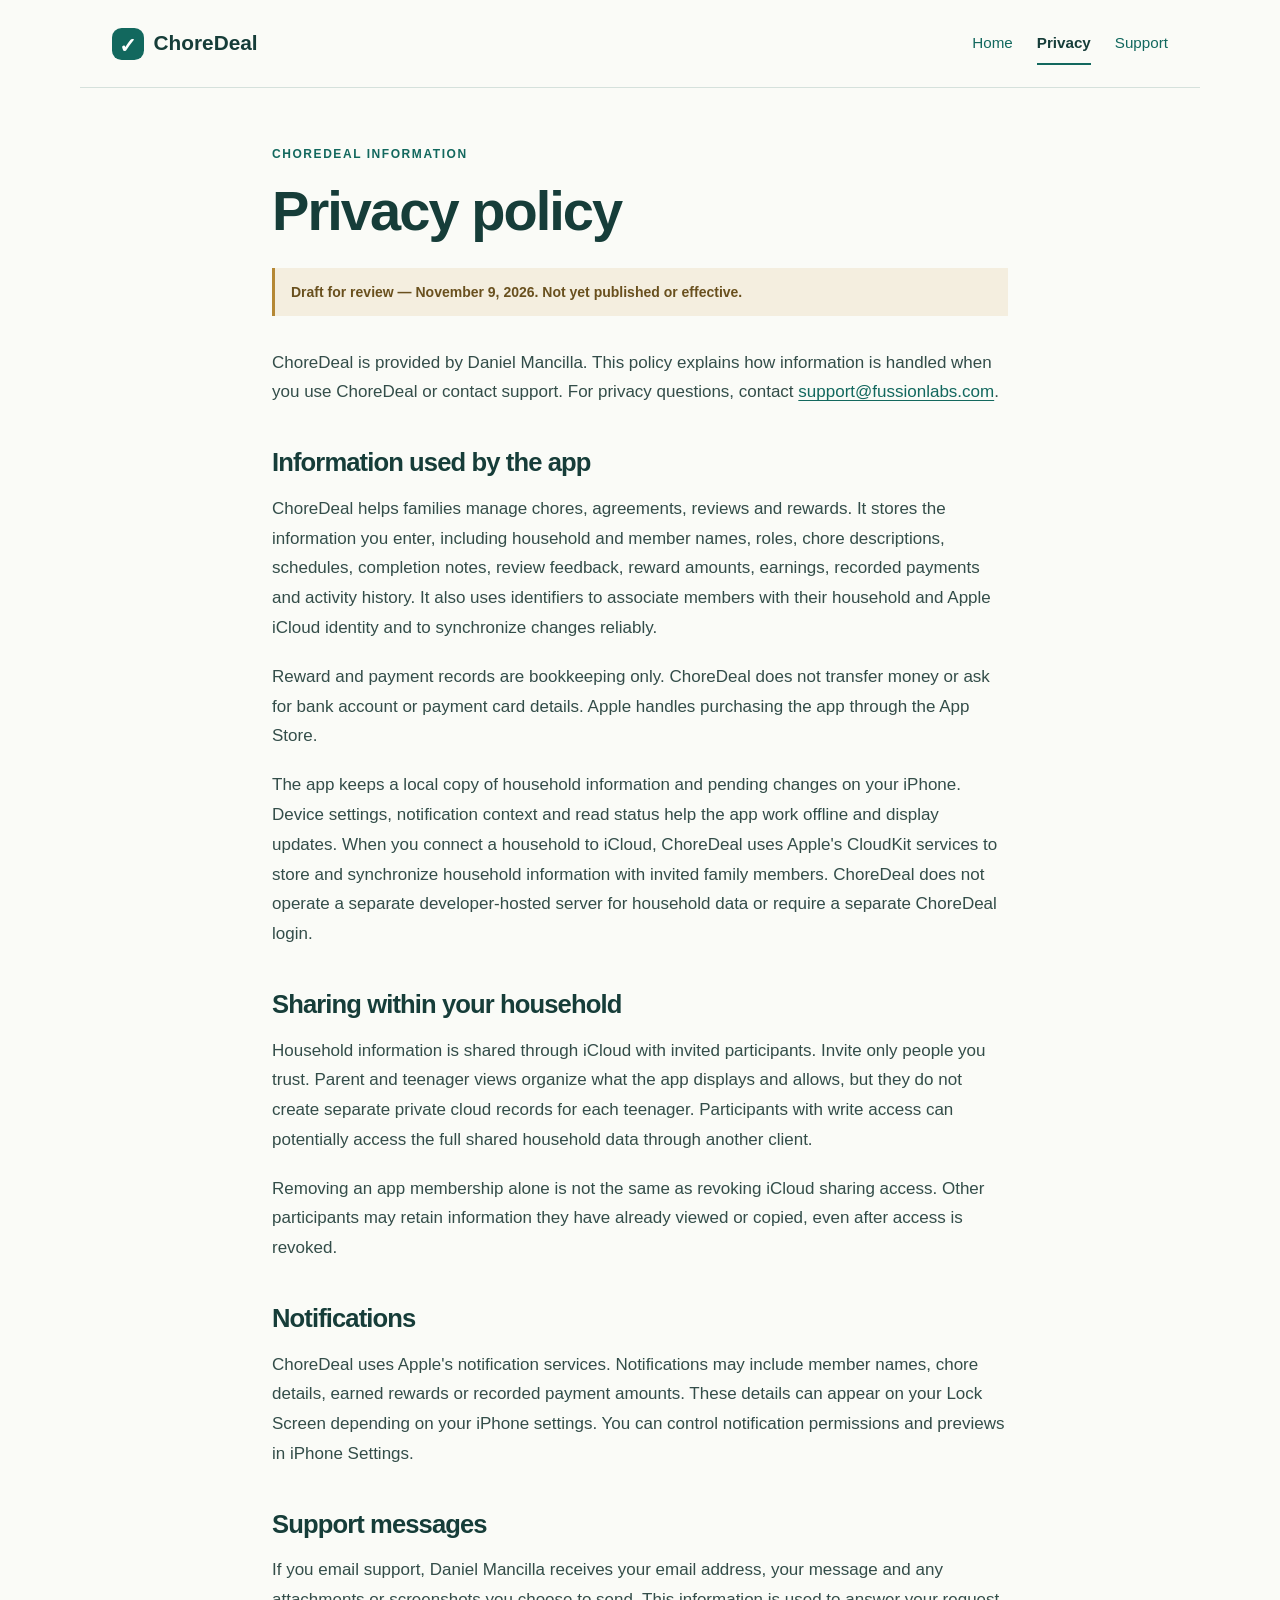
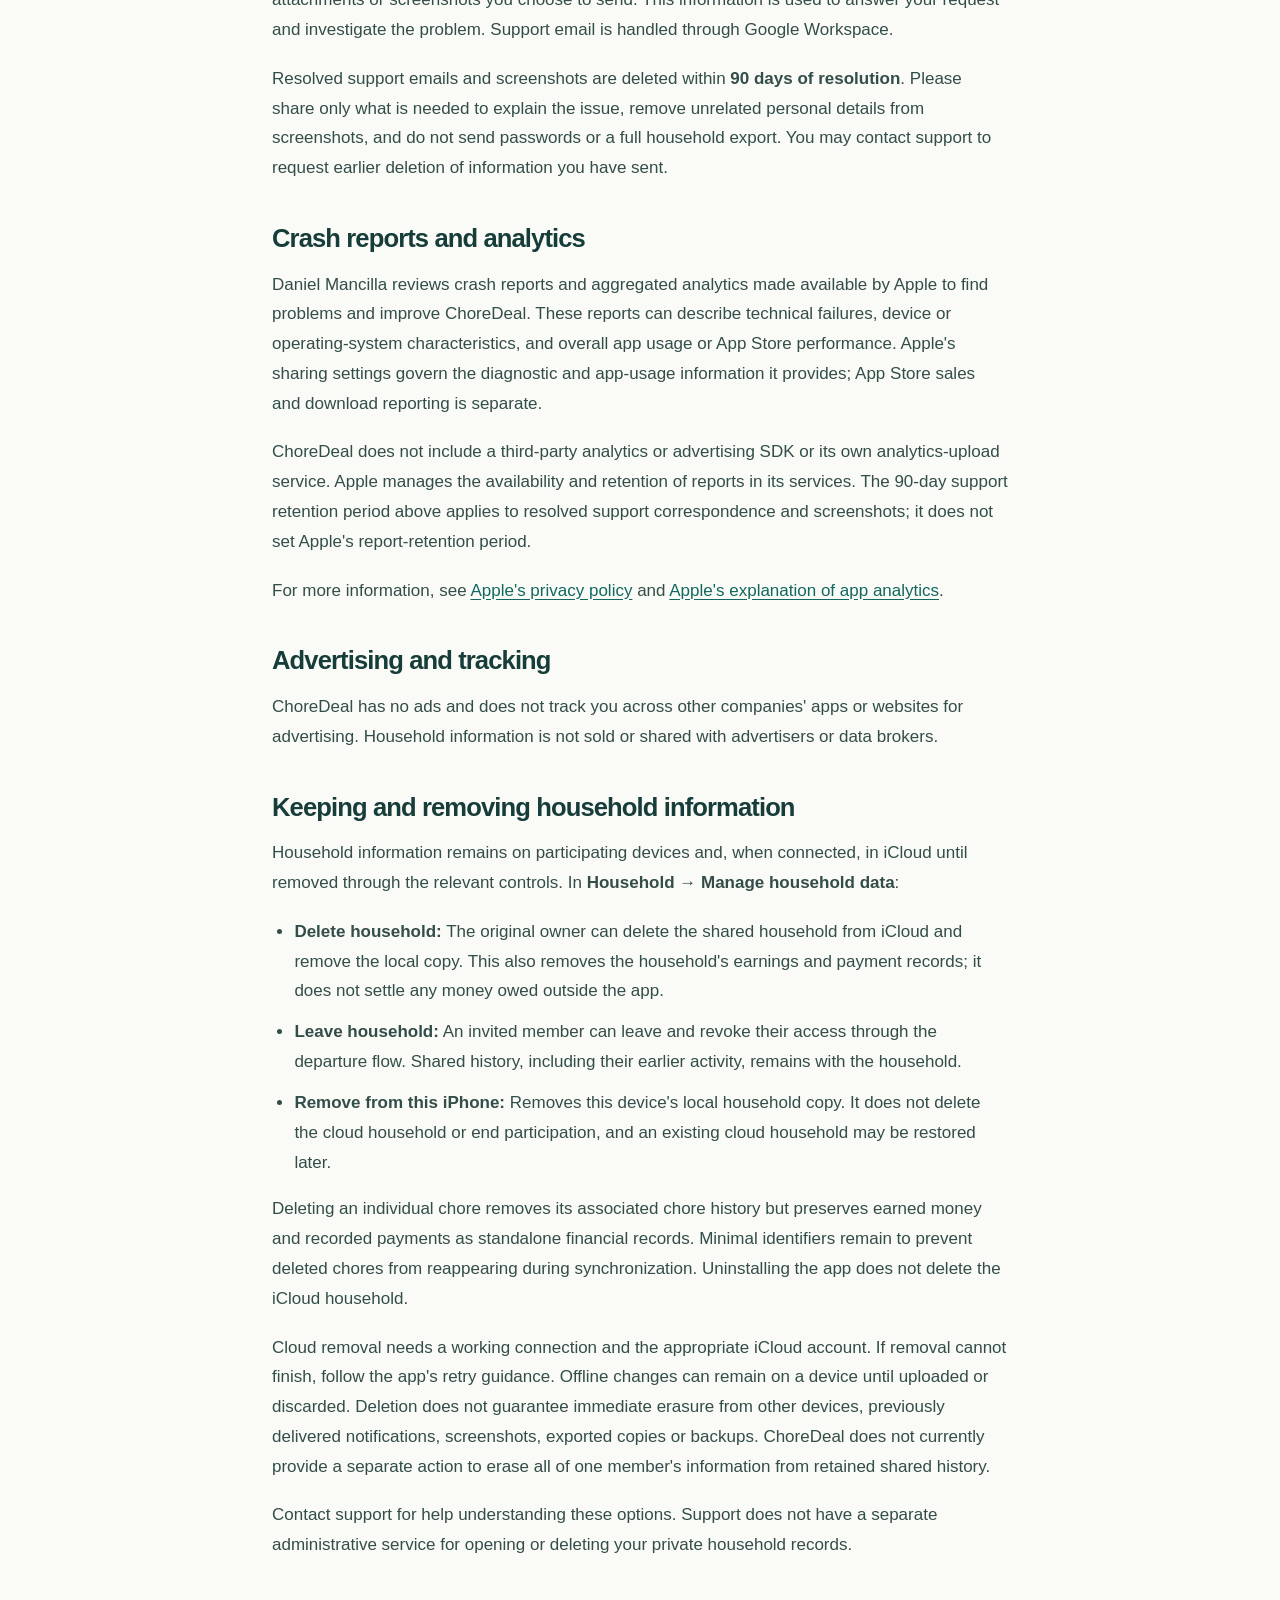
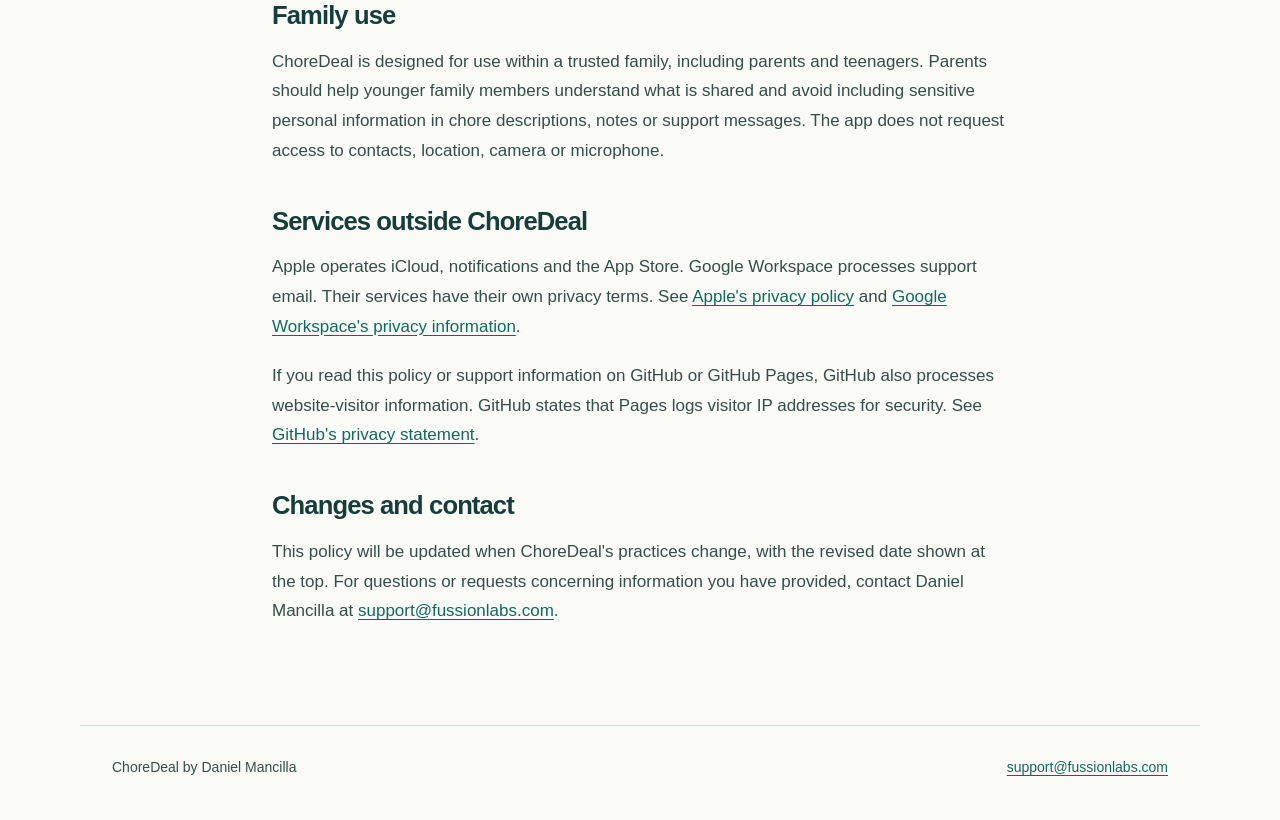
==== docs/privacy.html @ 33dbc9fd "added pages" ====
<!doctype html>
<html lang="en">
<head>
  <meta charset="utf-8">
  <meta name="viewport" content="width=device-width, initial-scale=1">
  <meta name="description" content="How ChoreDeal handles household information, support messages and privacy.">
  <meta name="robots" content="noindex">
  <title>Privacy policy · ChoreDeal</title>
  <link rel="stylesheet" href="styles.css">
</head>
<body>
  <a class="skip" href="#main">Skip to content</a>
  <header class="site-header">
    <a class="brand" href="index.html"><span class="brand-mark" aria-hidden="true">✓</span>ChoreDeal</a>
    <nav aria-label="Main navigation"><a href="index.html">Home</a><a href="privacy.html" aria-current="page">Privacy</a><a href="support.html">Support</a></nav>
  </header>
  <main id="main" class="document">
    <p class="eyebrow">ChoreDeal information</p><h1>Privacy policy</h1><p class="draft"><strong>Draft for review — November 9, 2026. Not yet published or effective.</strong></p>
<p>ChoreDeal is provided by Daniel Mancilla. This policy explains how information is handled when you use ChoreDeal or contact support. For privacy questions, contact <a href="mailto:support@fussionlabs.com">support@fussionlabs.com</a>.</p>
<h2 id="information-used-by-the-app">Information used by the app</h2>
<p>ChoreDeal helps families manage chores, agreements, reviews and rewards. It stores the information you enter, including household and member names, roles, chore descriptions, schedules, completion notes, review feedback, reward amounts, earnings, recorded payments and activity history. It also uses identifiers to associate members with their household and Apple iCloud identity and to synchronize changes reliably.</p>
<p>Reward and payment records are bookkeeping only. ChoreDeal does not transfer money or ask for bank account or payment card details. Apple handles purchasing the app through the App Store.</p>
<p>The app keeps a local copy of household information and pending changes on your iPhone. Device settings, notification context and read status help the app work offline and display updates. When you connect a household to iCloud, ChoreDeal uses Apple&#x27;s CloudKit services to store and synchronize household information with invited family members. ChoreDeal does not operate a separate developer-hosted server for household data or require a separate ChoreDeal login.</p>
<h2 id="sharing-within-your-household">Sharing within your household</h2>
<p>Household information is shared through iCloud with invited participants. Invite only people you trust. Parent and teenager views organize what the app displays and allows, but they do not create separate private cloud records for each teenager. Participants with write access can potentially access the full shared household data through another client.</p>
<p>Removing an app membership alone is not the same as revoking iCloud sharing access. Other participants may retain information they have already viewed or copied, even after access is revoked.</p>
<h2 id="notifications">Notifications</h2>
<p>ChoreDeal uses Apple&#x27;s notification services. Notifications may include member names, chore details, earned rewards or recorded payment amounts. These details can appear on your Lock Screen depending on your iPhone settings. You can control notification permissions and previews in iPhone Settings.</p>
<h2 id="support-messages">Support messages</h2>
<p>If you email support, Daniel Mancilla receives your email address, your message and any attachments or screenshots you choose to send. This information is used to answer your request and investigate the problem. Support email is handled through Google Workspace.</p>
<p>Resolved support emails and screenshots are deleted within <strong>90 days of resolution</strong>. Please share only what is needed to explain the issue, remove unrelated personal details from screenshots, and do not send passwords or a full household export. You may contact support to request earlier deletion of information you have sent.</p>
<h2 id="crash-reports-and-analytics">Crash reports and analytics</h2>
<p>Daniel Mancilla reviews crash reports and aggregated analytics made available by Apple to find problems and improve ChoreDeal. These reports can describe technical failures, device or operating-system characteristics, and overall app usage or App Store performance. Apple&#x27;s sharing settings govern the diagnostic and app-usage information it provides; App Store sales and download reporting is separate.</p>
<p>ChoreDeal does not include a third-party analytics or advertising SDK or its own analytics-upload service. Apple manages the availability and retention of reports in its services. The 90-day support retention period above applies to resolved support correspondence and screenshots; it does not set Apple&#x27;s report-retention period.</p>
<p>For more information, see <a href="https://www.apple.com/legal/privacy/">Apple&#x27;s privacy policy</a> and <a href="https://developer.apple.com/app-store/measuring-app-performance/">Apple&#x27;s explanation of app analytics</a>.</p>
<h2 id="advertising-and-tracking">Advertising and tracking</h2>
<p>ChoreDeal has no ads and does not track you across other companies&#x27; apps or websites for advertising. Household information is not sold or shared with advertisers or data brokers.</p>
<h2 id="keeping-and-removing-household-information">Keeping and removing household information</h2>
<p>Household information remains on participating devices and, when connected, in iCloud until removed through the relevant controls. In <strong>Household → Manage household data</strong>:</p>
<ul>
<li><strong>Delete household:</strong> The original owner can delete the shared household from iCloud and remove the local copy. This also removes the household&#x27;s earnings and payment records; it does not settle any money owed outside the app.</li>
<li><strong>Leave household:</strong> An invited member can leave and revoke their access through the departure flow. Shared history, including their earlier activity, remains with the household.</li>
<li><strong>Remove from this iPhone:</strong> Removes this device&#x27;s local household copy. It does not delete the cloud household or end participation, and an existing cloud household may be restored later.</li>
</ul>
<p>Deleting an individual chore removes its associated chore history but preserves earned money and recorded payments as standalone financial records. Minimal identifiers remain to prevent deleted chores from reappearing during synchronization. Uninstalling the app does not delete the iCloud household.</p>
<p>Cloud removal needs a working connection and the appropriate iCloud account. If removal cannot finish, follow the app&#x27;s retry guidance. Offline changes can remain on a device until uploaded or discarded. Deletion does not guarantee immediate erasure from other devices, previously delivered notifications, screenshots, exported copies or backups. ChoreDeal does not currently provide a separate action to erase all of one member&#x27;s information from retained shared history.</p>
<p>Contact support for help understanding these options. Support does not have a separate administrative service for opening or deleting your private household records.</p>
<h2 id="family-use">Family use</h2>
<p>ChoreDeal is designed for use within a trusted family, including parents and teenagers. Parents should help younger family members understand what is shared and avoid including sensitive personal information in chore descriptions, notes or support messages. The app does not request access to contacts, location, camera or microphone.</p>
<h2 id="services-outside-choredeal">Services outside ChoreDeal</h2>
<p>Apple operates iCloud, notifications and the App Store. Google Workspace processes support email. Their services have their own privacy terms. See <a href="https://www.apple.com/legal/privacy/">Apple&#x27;s privacy policy</a> and <a href="https://cloud.google.com/terms/cloud-privacy-notice">Google Workspace&#x27;s privacy information</a>.</p>
<p>If you read this policy or support information on GitHub or GitHub Pages, GitHub also processes website-visitor information. GitHub states that Pages logs visitor IP addresses for security. See <a href="https://docs.github.com/en/site-policy/privacy-policies/github-general-privacy-statement">GitHub&#x27;s privacy statement</a>.</p>
<h2 id="changes-and-contact">Changes and contact</h2>
<p>This policy will be updated when ChoreDeal&#x27;s practices change, with the revised date shown at the top. For questions or requests concerning information you have provided, contact Daniel Mancilla at <a href="mailto:support@fussionlabs.com">support@fussionlabs.com</a>.</p>
  </main>
  <footer class="site-footer"><p>ChoreDeal by Daniel Mancilla</p><a href="mailto:support@fussionlabs.com">support@fussionlabs.com</a></footer>
</body>
</html>
---- docs/styles.css ----
:root { color-scheme: light; --ink: #163d39; --text: #334d49; --teal: #12685e; --line: #d5e1dc; --paper: #fafbf7; }
* { box-sizing: border-box; }
html { scroll-padding-top: 2rem; }
body { margin: 0; background: var(--paper); color: var(--text); font: 1.0625rem/1.75 -apple-system, BlinkMacSystemFont, "Segoe UI", sans-serif; }
a { color: var(--teal); text-underline-offset: .2em; overflow-wrap: anywhere; }
a:hover { text-decoration-thickness: 2px; }
a:focus-visible { outline: 3px solid #9b540f; outline-offset: 5px; border-radius: 2px; }
.skip { position: absolute; left: 1rem; top: -6rem; padding: .7rem 1rem; background: white; z-index: 2; }
.skip:focus { top: .5rem; }
.site-header, .site-footer { max-width: 1120px; margin: auto; padding: 1.5rem 2rem; display: flex; align-items: center; justify-content: space-between; gap: 1rem; }
.site-header { border-bottom: 1px solid var(--line); }
.brand { display: inline-flex; gap: .6rem; align-items: center; color: var(--ink); font-size: 1.3rem; font-weight: 750; text-decoration: none; }
.brand-mark { background: var(--teal); color: white; width: 2rem; height: 2rem; display: grid; place-items: center; border-radius: .6rem; }
nav { display: flex; flex-wrap: wrap; gap: 1.5rem; font-size: .95rem; }
nav a { text-decoration: none; padding: .4rem 0; }
nav a[aria-current] { color: var(--ink); font-weight: 700; box-shadow: 0 2px var(--teal); }
main { margin: auto; }
.document { max-width: 800px; padding: 3.5rem 2rem 5rem; }
h1, h2 { color: var(--ink); line-height: 1.2; letter-spacing: -.035em; }
h1 { font-size: clamp(2.3rem, 6vw, 3.5rem); margin: .5rem 0 1.5rem; font-weight: 750; }
h2 { font-size: 1.6rem; margin: 2.5rem 0 1rem; }
p { margin: 0 0 1.2rem; }
li { margin: .7rem 0; }
ul { padding-left: 1.4rem; }
.eyebrow { color: var(--teal); text-transform: uppercase; letter-spacing: .13em; font-size: .75rem; font-weight: 750; margin-bottom: .7rem; }
.draft { background: #f4eedf; color: #69501e; border-left: 3px solid #b58835; padding: .8rem 1rem; font-size: .875rem; line-height: 1.6; margin: 1.5rem 0 2rem; }
.home { max-width: 1120px; padding: 0 2rem 4rem; }
.hero { padding: 5rem 0 3.5rem; max-width: 850px; }
.hero h1 { font-size: clamp(2.6rem, 6.7vw, 4.6rem); line-height: 1.08; }
.intro { max-width: 650px; font-size: 1.25rem; }
.hero .draft { max-width: 650px; }
.actions { display: flex; gap: 1.75rem; flex-wrap: wrap; align-items: center; }
.button { padding: .8rem 1.25rem; background: var(--teal); color: white; border-radius: .5rem; font-weight: 650; text-decoration: none; }
.button span { padding-left: 1rem; }
.text-link { font-weight: 650; }
.overview { border-top: 1px solid var(--line); padding: 2.5rem 0 1.5rem; display: grid; grid-template-columns: 1fr 1.4fr; gap: 3rem; }
.overview h2 { margin: 0; }
.purchase { border-top: 1px solid var(--line); padding-top: 2.5rem; }
.purchase h2 { margin: 0 0 1rem; }
.site-footer { border-top: 1px solid var(--line); font-size: .875rem; padding-top: 1.8rem; padding-bottom: 2.5rem; flex-wrap: wrap; }
.site-footer p { margin: 0; }
@media (max-width: 600px) {
  .site-header { align-items: flex-start; flex-direction: column; padding: 1.25rem; }
  nav { gap: 1.6rem; }
  .home { padding: 0 1.25rem 3rem; }
  .hero { padding: 3rem 0; }
  .document { padding: 2.5rem 1.25rem 3rem; }
  .overview { grid-template-columns: 1fr; gap: 1rem; }
  .site-footer { padding: 1.5rem 1.25rem; }
}
@media print {
  body { background: white; color: black; font-size: 11pt; }
  .site-header, .skip, .site-footer { display: none; }
  .document { max-width: none; padding: 0; }
  h2 { break-after: avoid; }
  a { color: inherit; }
}
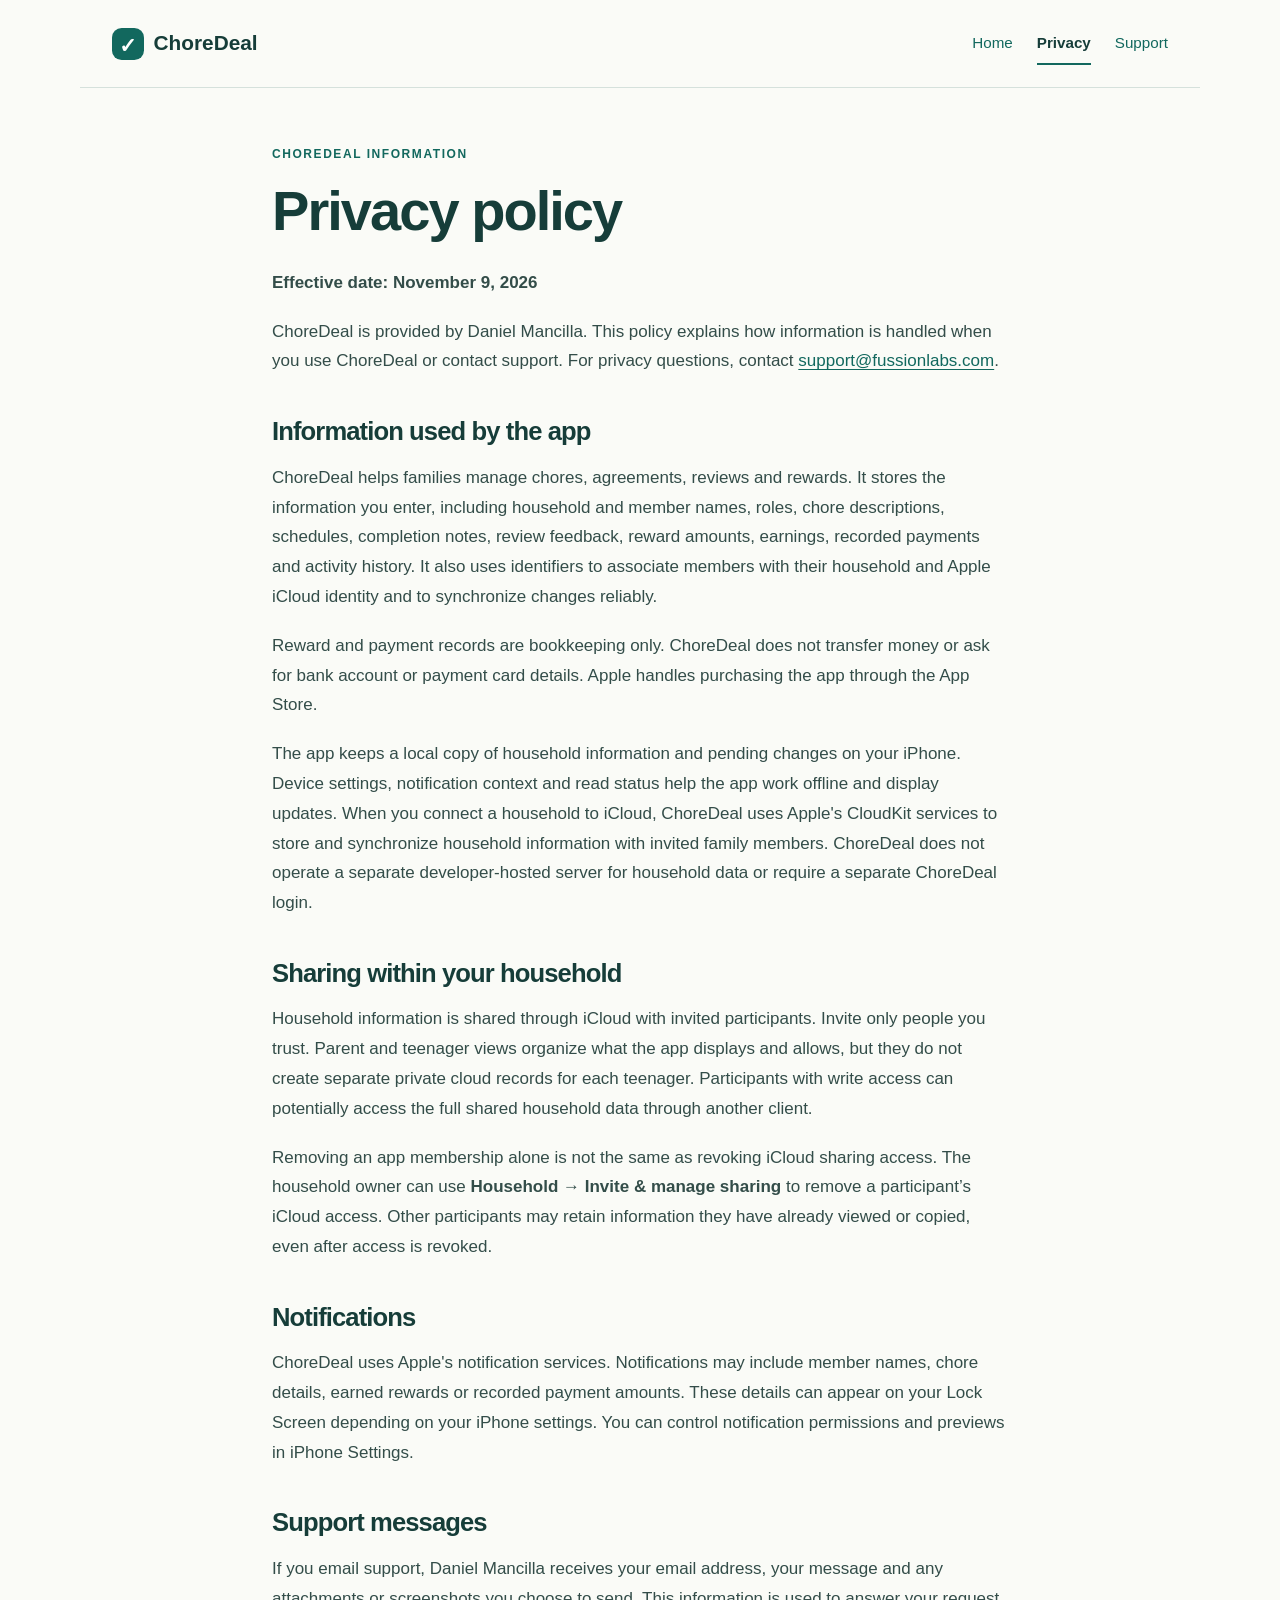
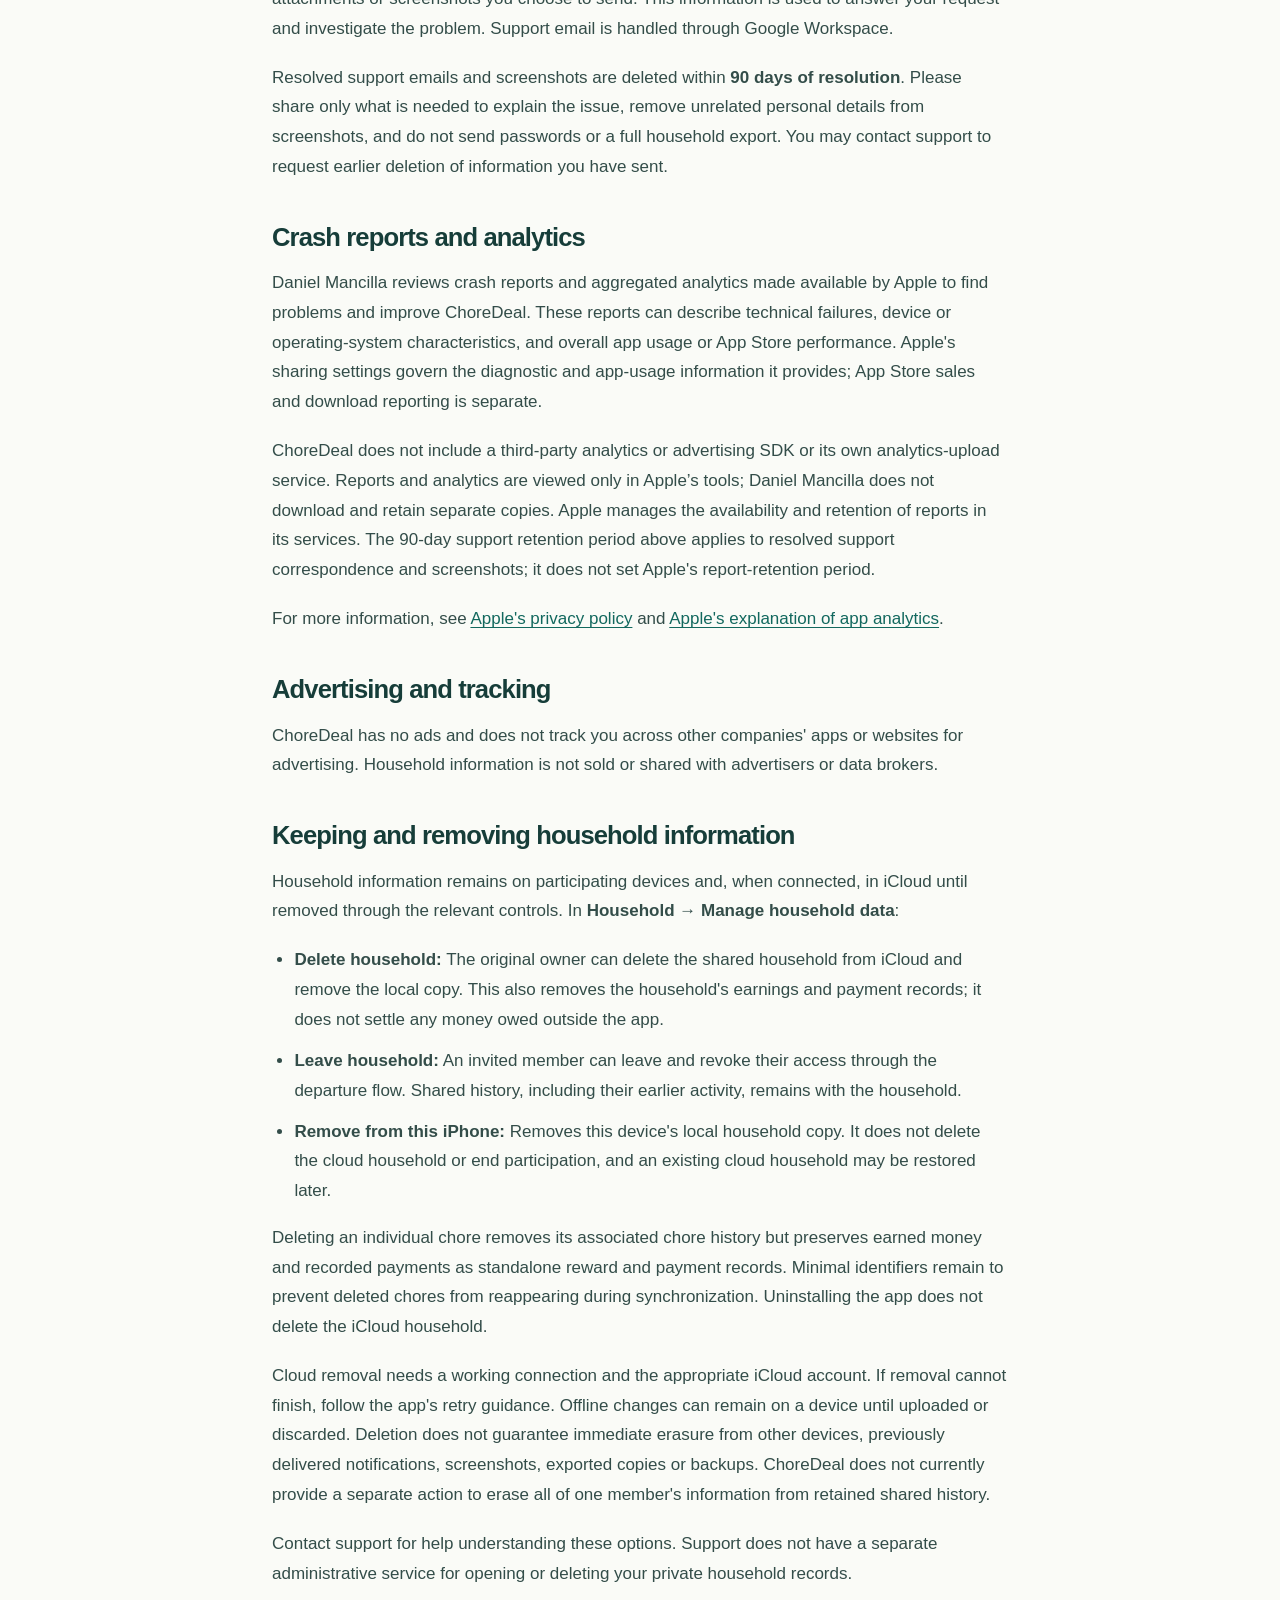
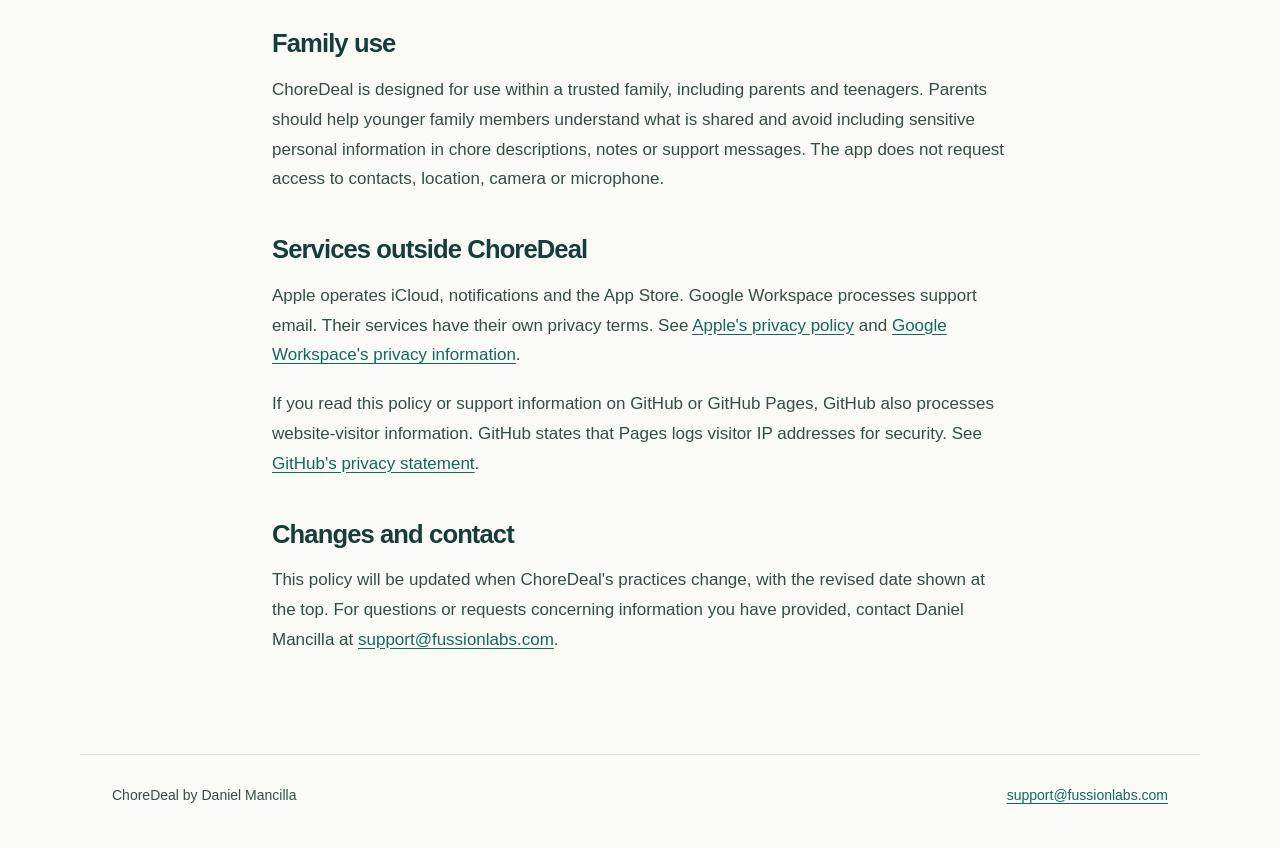
==== commit c60a2c9c: "updated pages" ====
--- a/docs/privacy.html
+++ b/docs/privacy.html
@@ -4,7 +4,6 @@
   <meta charset="utf-8">
   <meta name="viewport" content="width=device-width, initial-scale=1">
   <meta name="description" content="How ChoreDeal handles household information, support messages and privacy.">
-  <meta name="robots" content="noindex">
   <title>Privacy policy · ChoreDeal</title>
   <link rel="stylesheet" href="styles.css">
 </head>
@@ -15,7 +14,7 @@
     <nav aria-label="Main navigation"><a href="index.html">Home</a><a href="privacy.html" aria-current="page">Privacy</a><a href="support.html">Support</a></nav>
   </header>
   <main id="main" class="document">
-    <p class="eyebrow">ChoreDeal information</p><h1>Privacy policy</h1><p class="draft"><strong>Draft for review — November 9, 2026. Not yet published or effective.</strong></p>
+    <p class="eyebrow">ChoreDeal information</p><h1>Privacy policy</h1><p><strong>Effective date: November 9, 2026</strong></p>
 <p>ChoreDeal is provided by Daniel Mancilla. This policy explains how information is handled when you use ChoreDeal or contact support. For privacy questions, contact <a href="mailto:support@fussionlabs.com">support@fussionlabs.com</a>.</p>
 <h2 id="information-used-by-the-app">Information used by the app</h2>
 <p>ChoreDeal helps families manage chores, agreements, reviews and rewards. It stores the information you enter, including household and member names, roles, chore descriptions, schedules, completion notes, review feedback, reward amounts, earnings, recorded payments and activity history. It also uses identifiers to associate members with their household and Apple iCloud identity and to synchronize changes reliably.</p>
@@ -23,7 +22,7 @@
 <p>The app keeps a local copy of household information and pending changes on your iPhone. Device settings, notification context and read status help the app work offline and display updates. When you connect a household to iCloud, ChoreDeal uses Apple&#x27;s CloudKit services to store and synchronize household information with invited family members. ChoreDeal does not operate a separate developer-hosted server for household data or require a separate ChoreDeal login.</p>
 <h2 id="sharing-within-your-household">Sharing within your household</h2>
 <p>Household information is shared through iCloud with invited participants. Invite only people you trust. Parent and teenager views organize what the app displays and allows, but they do not create separate private cloud records for each teenager. Participants with write access can potentially access the full shared household data through another client.</p>
-<p>Removing an app membership alone is not the same as revoking iCloud sharing access. Other participants may retain information they have already viewed or copied, even after access is revoked.</p>
+<p>Removing an app membership alone is not the same as revoking iCloud sharing access. The household owner can use <strong>Household → Invite &amp; manage sharing</strong> to remove a participant’s iCloud access. Other participants may retain information they have already viewed or copied, even after access is revoked.</p>
 <h2 id="notifications">Notifications</h2>
 <p>ChoreDeal uses Apple&#x27;s notification services. Notifications may include member names, chore details, earned rewards or recorded payment amounts. These details can appear on your Lock Screen depending on your iPhone settings. You can control notification permissions and previews in iPhone Settings.</p>
 <h2 id="support-messages">Support messages</h2>
@@ -31,7 +30,7 @@
 <p>Resolved support emails and screenshots are deleted within <strong>90 days of resolution</strong>. Please share only what is needed to explain the issue, remove unrelated personal details from screenshots, and do not send passwords or a full household export. You may contact support to request earlier deletion of information you have sent.</p>
 <h2 id="crash-reports-and-analytics">Crash reports and analytics</h2>
 <p>Daniel Mancilla reviews crash reports and aggregated analytics made available by Apple to find problems and improve ChoreDeal. These reports can describe technical failures, device or operating-system characteristics, and overall app usage or App Store performance. Apple&#x27;s sharing settings govern the diagnostic and app-usage information it provides; App Store sales and download reporting is separate.</p>
-<p>ChoreDeal does not include a third-party analytics or advertising SDK or its own analytics-upload service. Apple manages the availability and retention of reports in its services. The 90-day support retention period above applies to resolved support correspondence and screenshots; it does not set Apple&#x27;s report-retention period.</p>
+<p>ChoreDeal does not include a third-party analytics or advertising SDK or its own analytics-upload service. Reports and analytics are viewed only in Apple’s tools; Daniel Mancilla does not download and retain separate copies. Apple manages the availability and retention of reports in its services. The 90-day support retention period above applies to resolved support correspondence and screenshots; it does not set Apple&#x27;s report-retention period.</p>
 <p>For more information, see <a href="https://www.apple.com/legal/privacy/">Apple&#x27;s privacy policy</a> and <a href="https://developer.apple.com/app-store/measuring-app-performance/">Apple&#x27;s explanation of app analytics</a>.</p>
 <h2 id="advertising-and-tracking">Advertising and tracking</h2>
 <p>ChoreDeal has no ads and does not track you across other companies&#x27; apps or websites for advertising. Household information is not sold or shared with advertisers or data brokers.</p>
@@ -42,7 +41,7 @@
 <li><strong>Leave household:</strong> An invited member can leave and revoke their access through the departure flow. Shared history, including their earlier activity, remains with the household.</li>
 <li><strong>Remove from this iPhone:</strong> Removes this device&#x27;s local household copy. It does not delete the cloud household or end participation, and an existing cloud household may be restored later.</li>
 </ul>
-<p>Deleting an individual chore removes its associated chore history but preserves earned money and recorded payments as standalone financial records. Minimal identifiers remain to prevent deleted chores from reappearing during synchronization. Uninstalling the app does not delete the iCloud household.</p>
+<p>Deleting an individual chore removes its associated chore history but preserves earned money and recorded payments as standalone reward and payment records. Minimal identifiers remain to prevent deleted chores from reappearing during synchronization. Uninstalling the app does not delete the iCloud household.</p>
 <p>Cloud removal needs a working connection and the appropriate iCloud account. If removal cannot finish, follow the app&#x27;s retry guidance. Offline changes can remain on a device until uploaded or discarded. Deletion does not guarantee immediate erasure from other devices, previously delivered notifications, screenshots, exported copies or backups. ChoreDeal does not currently provide a separate action to erase all of one member&#x27;s information from retained shared history.</p>
 <p>Contact support for help understanding these options. Support does not have a separate administrative service for opening or deleting your private household records.</p>
 <h2 id="family-use">Family use</h2>
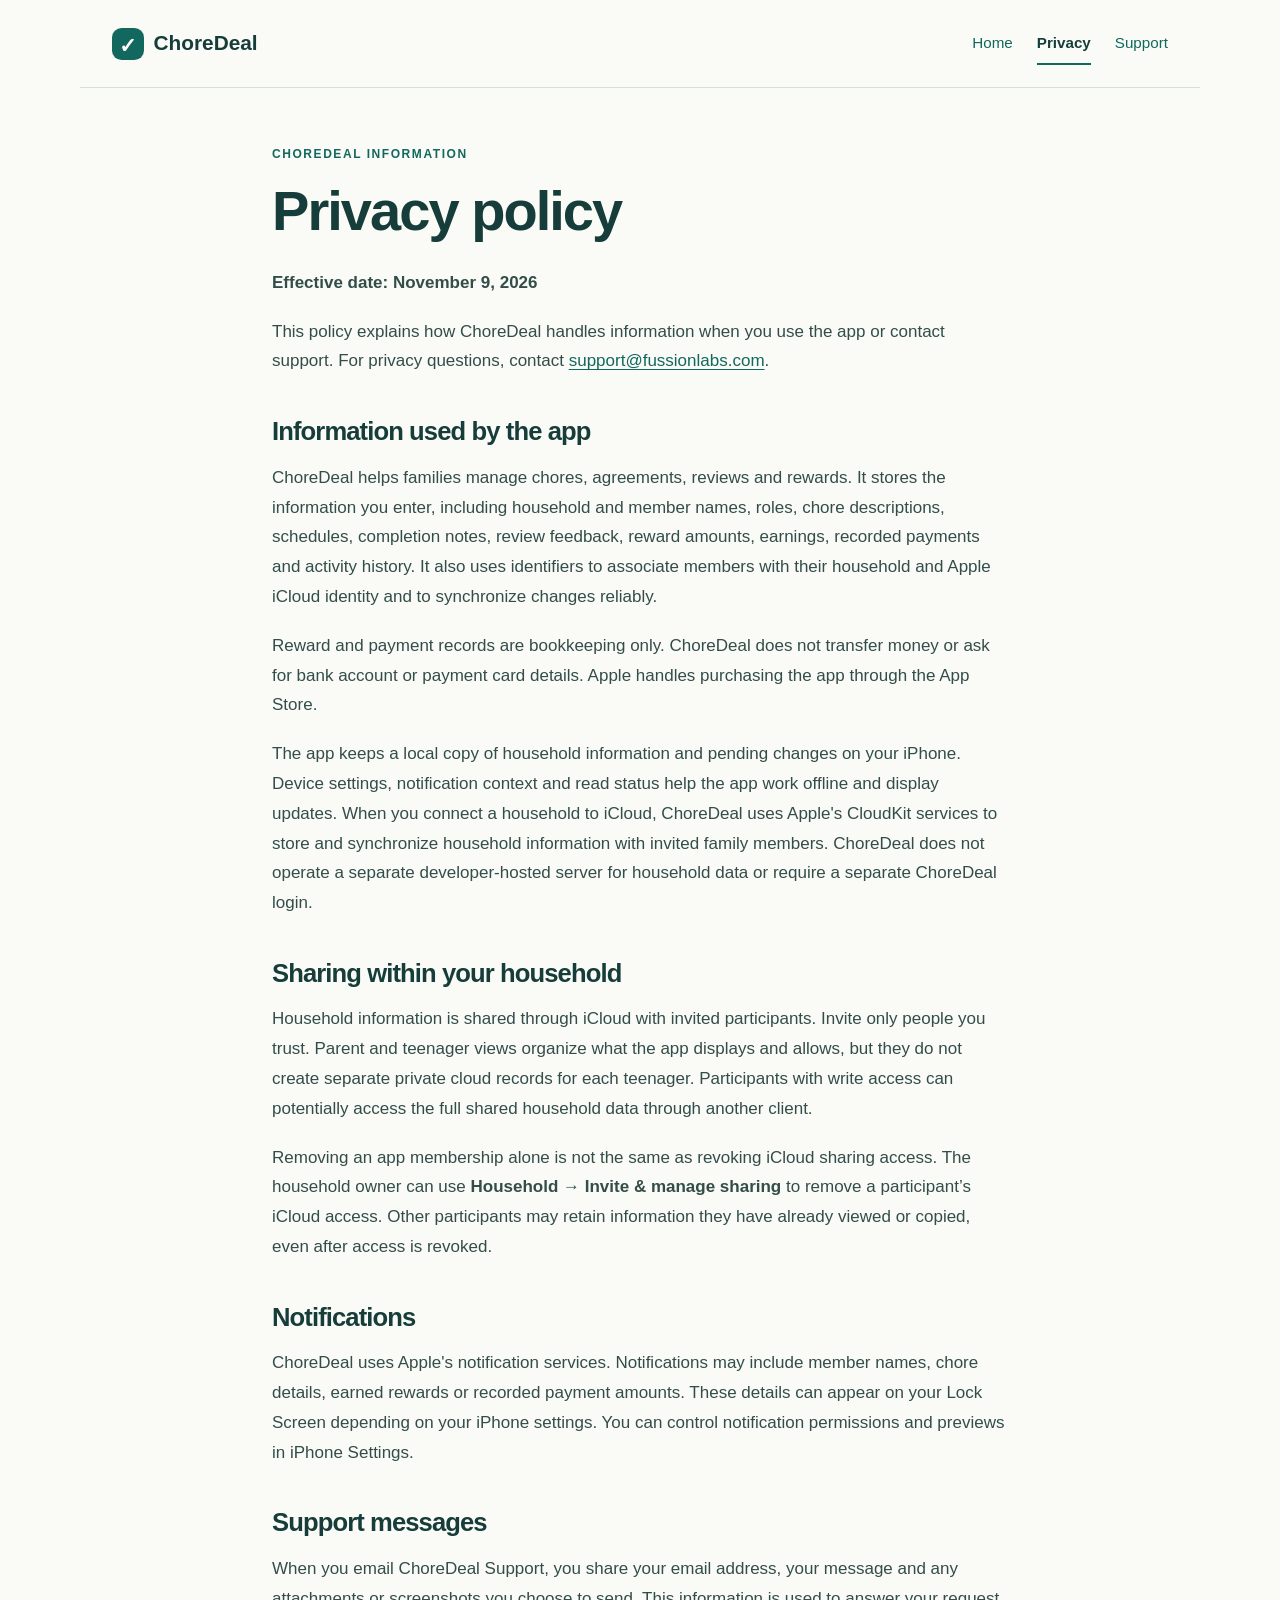
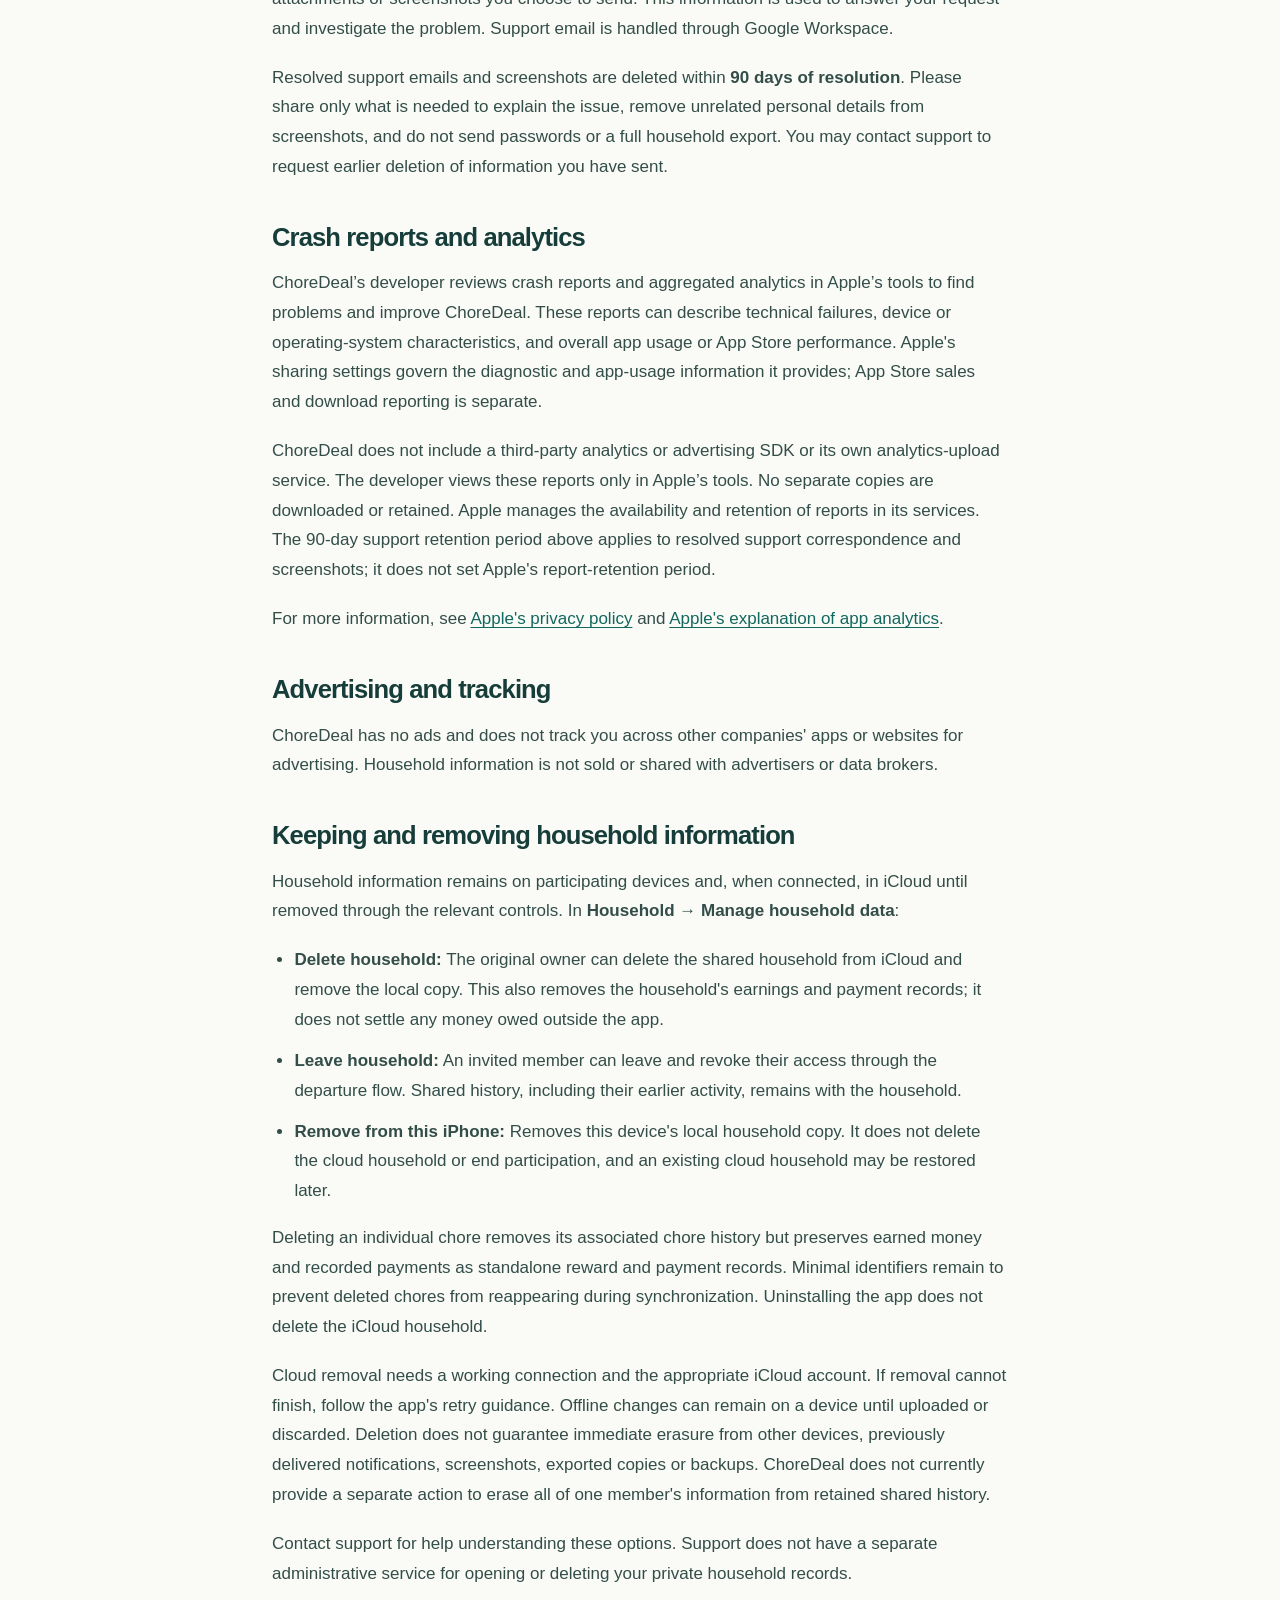
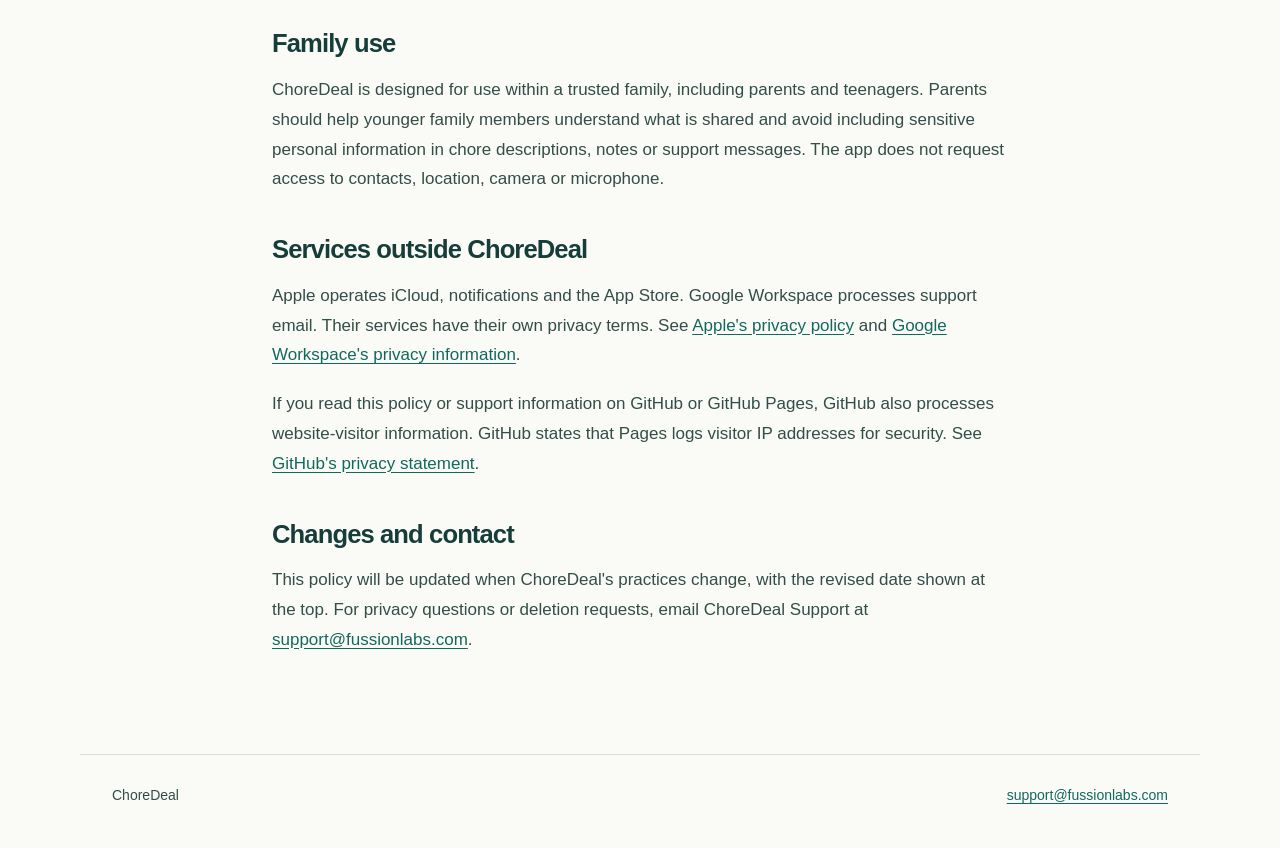
==== commit cb4803f7: "updated pages" ====
--- a/docs/privacy.html
+++ b/docs/privacy.html
@@ -15,7 +15,7 @@
   </header>
   <main id="main" class="document">
     <p class="eyebrow">ChoreDeal information</p><h1>Privacy policy</h1><p><strong>Effective date: November 9, 2026</strong></p>
-<p>ChoreDeal is provided by Daniel Mancilla. This policy explains how information is handled when you use ChoreDeal or contact support. For privacy questions, contact <a href="mailto:support@fussionlabs.com">support@fussionlabs.com</a>.</p>
+<p>This policy explains how ChoreDeal handles information when you use the app or contact support. For privacy questions, contact <a href="mailto:support@fussionlabs.com">support@fussionlabs.com</a>.</p>
 <h2 id="information-used-by-the-app">Information used by the app</h2>
 <p>ChoreDeal helps families manage chores, agreements, reviews and rewards. It stores the information you enter, including household and member names, roles, chore descriptions, schedules, completion notes, review feedback, reward amounts, earnings, recorded payments and activity history. It also uses identifiers to associate members with their household and Apple iCloud identity and to synchronize changes reliably.</p>
 <p>Reward and payment records are bookkeeping only. ChoreDeal does not transfer money or ask for bank account or payment card details. Apple handles purchasing the app through the App Store.</p>
@@ -26,11 +26,11 @@
 <h2 id="notifications">Notifications</h2>
 <p>ChoreDeal uses Apple&#x27;s notification services. Notifications may include member names, chore details, earned rewards or recorded payment amounts. These details can appear on your Lock Screen depending on your iPhone settings. You can control notification permissions and previews in iPhone Settings.</p>
 <h2 id="support-messages">Support messages</h2>
-<p>If you email support, Daniel Mancilla receives your email address, your message and any attachments or screenshots you choose to send. This information is used to answer your request and investigate the problem. Support email is handled through Google Workspace.</p>
+<p>When you email ChoreDeal Support, you share your email address, your message and any attachments or screenshots you choose to send. This information is used to answer your request and investigate the problem. Support email is handled through Google Workspace.</p>
 <p>Resolved support emails and screenshots are deleted within <strong>90 days of resolution</strong>. Please share only what is needed to explain the issue, remove unrelated personal details from screenshots, and do not send passwords or a full household export. You may contact support to request earlier deletion of information you have sent.</p>
 <h2 id="crash-reports-and-analytics">Crash reports and analytics</h2>
-<p>Daniel Mancilla reviews crash reports and aggregated analytics made available by Apple to find problems and improve ChoreDeal. These reports can describe technical failures, device or operating-system characteristics, and overall app usage or App Store performance. Apple&#x27;s sharing settings govern the diagnostic and app-usage information it provides; App Store sales and download reporting is separate.</p>
-<p>ChoreDeal does not include a third-party analytics or advertising SDK or its own analytics-upload service. Reports and analytics are viewed only in Apple’s tools; Daniel Mancilla does not download and retain separate copies. Apple manages the availability and retention of reports in its services. The 90-day support retention period above applies to resolved support correspondence and screenshots; it does not set Apple&#x27;s report-retention period.</p>
+<p>ChoreDeal’s developer reviews crash reports and aggregated analytics in Apple’s tools to find problems and improve ChoreDeal. These reports can describe technical failures, device or operating-system characteristics, and overall app usage or App Store performance. Apple&#x27;s sharing settings govern the diagnostic and app-usage information it provides; App Store sales and download reporting is separate.</p>
+<p>ChoreDeal does not include a third-party analytics or advertising SDK or its own analytics-upload service. The developer views these reports only in Apple’s tools. No separate copies are downloaded or retained. Apple manages the availability and retention of reports in its services. The 90-day support retention period above applies to resolved support correspondence and screenshots; it does not set Apple&#x27;s report-retention period.</p>
 <p>For more information, see <a href="https://www.apple.com/legal/privacy/">Apple&#x27;s privacy policy</a> and <a href="https://developer.apple.com/app-store/measuring-app-performance/">Apple&#x27;s explanation of app analytics</a>.</p>
 <h2 id="advertising-and-tracking">Advertising and tracking</h2>
 <p>ChoreDeal has no ads and does not track you across other companies&#x27; apps or websites for advertising. Household information is not sold or shared with advertisers or data brokers.</p>
@@ -50,8 +50,8 @@
 <p>Apple operates iCloud, notifications and the App Store. Google Workspace processes support email. Their services have their own privacy terms. See <a href="https://www.apple.com/legal/privacy/">Apple&#x27;s privacy policy</a> and <a href="https://cloud.google.com/terms/cloud-privacy-notice">Google Workspace&#x27;s privacy information</a>.</p>
 <p>If you read this policy or support information on GitHub or GitHub Pages, GitHub also processes website-visitor information. GitHub states that Pages logs visitor IP addresses for security. See <a href="https://docs.github.com/en/site-policy/privacy-policies/github-general-privacy-statement">GitHub&#x27;s privacy statement</a>.</p>
 <h2 id="changes-and-contact">Changes and contact</h2>
-<p>This policy will be updated when ChoreDeal&#x27;s practices change, with the revised date shown at the top. For questions or requests concerning information you have provided, contact Daniel Mancilla at <a href="mailto:support@fussionlabs.com">support@fussionlabs.com</a>.</p>
+<p>This policy will be updated when ChoreDeal&#x27;s practices change, with the revised date shown at the top. For privacy questions or deletion requests, email ChoreDeal Support at <a href="mailto:support@fussionlabs.com">support@fussionlabs.com</a>.</p>
   </main>
-  <footer class="site-footer"><p>ChoreDeal by Daniel Mancilla</p><a href="mailto:support@fussionlabs.com">support@fussionlabs.com</a></footer>
+  <footer class="site-footer"><p>ChoreDeal</p><a href="mailto:support@fussionlabs.com">support@fussionlabs.com</a></footer>
 </body>
 </html>
